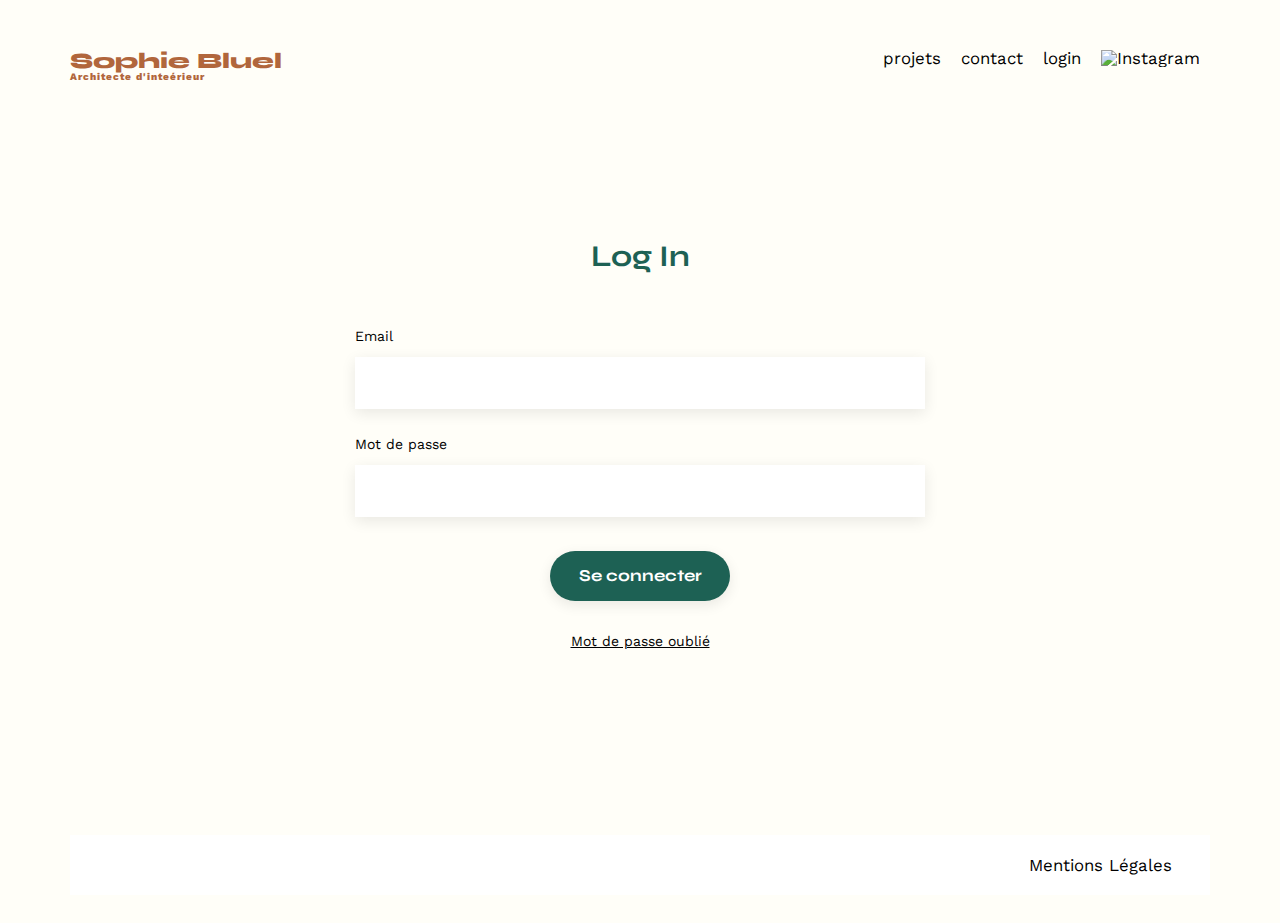
==== FrontEnd/pages/pagelogin.html @ 7e31ddcb "Changed Works upload & buttons" ====
<!DOCTYPE html>
<html lang="fr">
<head>
	<meta charset="UTF-8">
	<title>Sophie Bluel - Architecte d'intérieur</title>
	<meta name="viewport" content="width=device-width, initial-scale=1.0">
	<link rel="preconnect" href="https://fonts.googleapis.com">
	<link rel="preconnect" href="https://fonts.gstatic.com" crossorigin>
	<link href="https://fonts.googleapis.com/css2?family=Syne:wght@700;800&family=Work+Sans&display=swap" rel="stylesheet">
	<meta name="description" content="">
	<link rel="stylesheet" href="../assets/style.css">
	<script type="module" src=""></script>
</head>
<body>
    <header>
        <h1>Sophie Bluel <span>Architecte d'inteérieur</span></h1>
        <nav>
            <ul>
                <li><a href="../index.html">projets</a></li>
                <li>contact</li>
                <li><a href="pagelogin.html">login</a></li>
                <li><img src="../assets/icons/instagram.png" alt="Instagram"></li>
            </ul>
        </nav>
    </header>
    <main id="login-main">
        <form id="login">
            <h2>Log In</h2>
            <section id="login-inputs">
                <label for="email">Email</label>
			    <input type="email" name="email" id="email">
			    <label for="password">Mot de passe</label>
			    <input type="password" name="password" id="password">
                <input type="submit" value="Se connecter">
                <span class="error-message"></span>
                <p>Mot de passe oublié</p>
            </section>
        </form>
    </main>
<footer>
	<nav>
		<ul>
			<li>Mentions Légales</li>
		</ul>
	</nav>
</footer>
</body>
</html>
---- FrontEnd/assets/style.css ----
/* http://meyerweb.com/eric/tools/css/reset/
   v2.0 | 20110126
   License: none (public domain)
*/

html, body, div, span, applet, object, iframe,
h1, h2, h3, h4, h5, h6, p, blockquote, pre,
a, abbr, acronym, address, big, cite, code,
del, dfn, em, img, ins, kbd, q, s, samp,
small, strike, strong, sub, sup, tt, var,
b, u, i, center,
dl, dt, dd, ol, ul, li,
fieldset, form, label, legend,
table, caption, tbody, tfoot, thead, tr, th, td,
article, aside, canvas, details, embed,
figure, figcaption, footer, header, hgroup,
menu, nav, output, ruby, section, summary,
time, mark, audio, video {
	margin: 0;
	padding: 0;
	border: 0;
	font-size: 100%;
	font: inherit;
	vertical-align: baseline;
}
/* HTML5 display-role reset for older browsers */
article, aside, details, figcaption, figure,
footer, header, hgroup, menu, nav, section {
	display: block;
}
body {
	line-height: 1;
}
ol, ul {
	list-style: none;
}
blockquote, q {
	quotes: none;
}
blockquote:before, blockquote:after,
q:before, q:after {
	content: '';
	content: none;
}
table {
	border-collapse: collapse;
	border-spacing: 0;
}
/** end reset css**/
body {
	max-width: 1140px;
	margin:auto;
	font-family: 'Work Sans' ;
	font-size: 14px;
	background-color: #FFFEF8;
}
header {
	display: flex;
	justify-content: space-between;
	margin: 50px 0
}

section {
	margin: 50px 0
}

h1{
	display: flex;
	flex-direction: column;
	font-family: 'Syne';
	font-size: 22px;
	font-weight: 800;
	color: #B1663C
}

h1 > span {
	font-family: 'Work Sans';
	font-size:10px;
	letter-spacing: 0.1em;
;
}

h2{
	font-family: 'Syne';
	font-weight: 700;
	font-size: 30px;
	color: #1D6154
}
nav ul {
	display: flex;
	align-items: center;
	list-style-type: none;

}
nav li {
	padding: 0 10px;
	font-size: 1.2em;
	font-weight: 400;
}

nav ul li a {
	text-decoration: none;
	color:black;
}

nav ul li a:hover {
	color: #B1663C;
}

#login-main {
	min-height: 75vh;
	display: flex;
}

#introduction {
	display: flex;
	align-items: center;
}
#introduction figure {
	flex: 1
}
#introduction img {
	display: block;
	margin: auto;
	width: 80%;
}

#introduction article {
	flex: 1
}
#introduction h2 {
	margin-bottom: 1em;
}

#introduction p {
	margin-bottom: 0.5em;
}
#portfolio h2 {
	text-align: center;
	margin-bottom: 51px;
}

.filters {
	margin:auto;
	display: flex;
	justify-content: space-evenly;
	gap: 10px;
	margin-bottom: 51px;
	max-width: 50%;

}

.btn-filter {
	border-radius: 60px;
	border: 1px solid #1D6154;
	background-color: #ffffff00;
	color: #1D6154;
	font-weight: 700;
	font-family: 'Syne';
	font-size: 16px;
	text-align: center;
	padding-top: 9px;
	padding-bottom: 9px;
	min-width: 100px;
}

.btn-filter:hover, .btn-gilter:active{
	background-color: #1D6154;
	color: white;
}

button.active {
	background-color: #1D6154;
	color: white;
}


.gallery {
	width: 100%;
	display: grid;
	grid-template-columns: 1fr 1fr 1fr;
	grid-column-gap: 20px;
	grid-row-gap: 20px;
}

.gallery img {
	width: 100%;
}

#contact, #login {
	width: 50%;
	margin: auto;
}

#contact > *, #login > *{
	text-align: center;

}

#contact h2, #login h2 {
	margin-bottom: 20px;
}

#contact form, #login-inputs {
	text-align: left;
	margin-top:30px;
	display: flex;
	flex-direction: column;
}

#contact input, #login-inputs input {
	height: 50px;
	font-size: 1.2em;
	border: none;
	box-shadow: 0px 4px 14px rgba(0, 0, 0, 0.09);
}

#contact label, #login-inputs label  {
	margin: 2em 0 1em 0;
}

#login-inputs p {
	text-align: center;
	text-decoration: underline;
}

#contact textarea {
	border: none;
	box-shadow: 0px 4px 14px rgba(0, 0, 0, 0.09);
}

input[type="submit"]{
	font-family: 'Syne';
	font-weight: 700;
	color: white;
	background-color: #1D6154;
	margin : 2em auto ;
	width: 180px;
	text-align: center;
	border-radius: 60px ;
}
footer {
	background-color: white;

}
footer nav ul {
	display: flex;
	justify-content: flex-end;
	margin: 2em;
	height: 60px;	
}
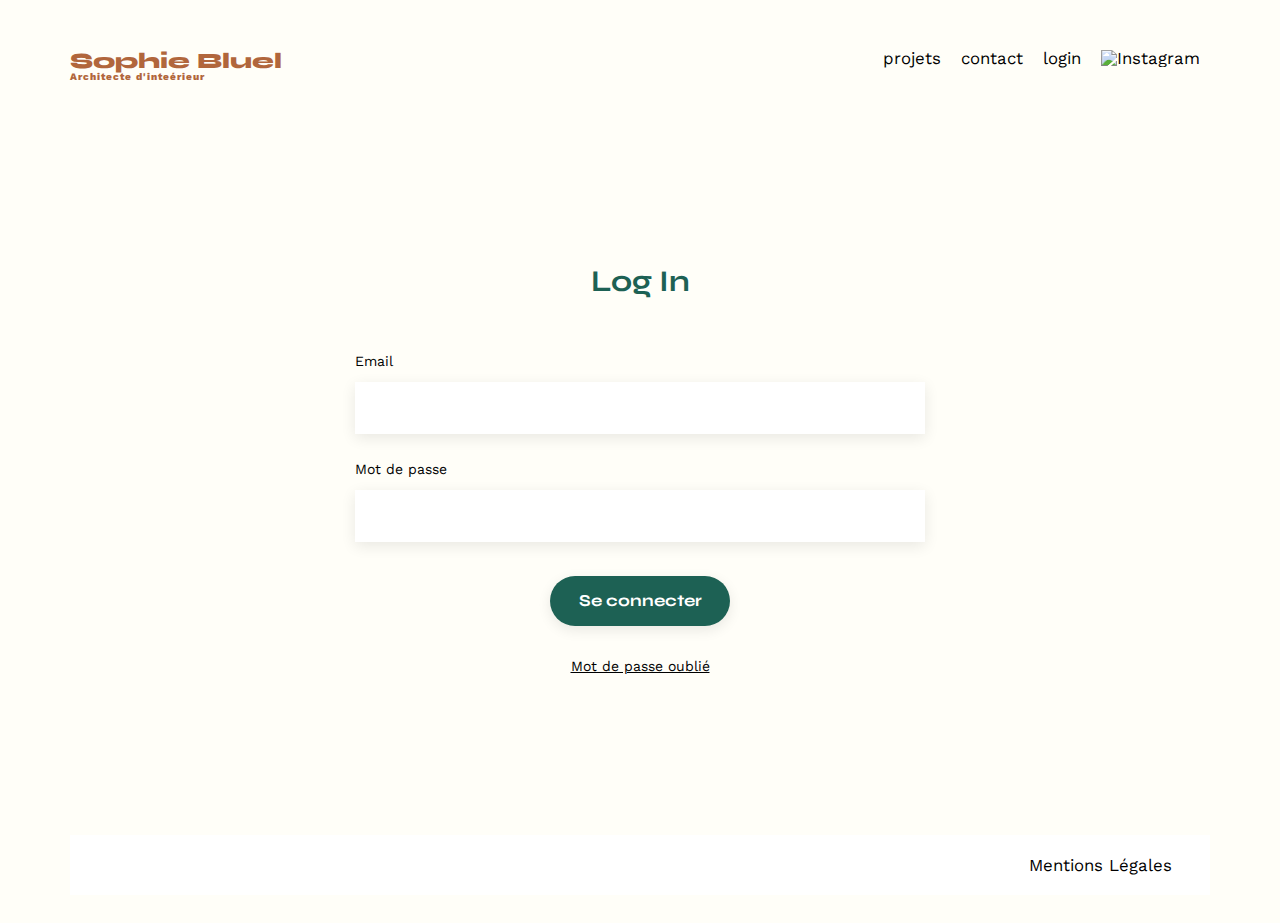
==== commit 462cf6cd: "Login working" ====
--- a/FrontEnd/pages/pagelogin.html
+++ b/FrontEnd/pages/pagelogin.html
@@ -9,7 +9,7 @@
 	<link href="https://fonts.googleapis.com/css2?family=Syne:wght@700;800&family=Work+Sans&display=swap" rel="stylesheet">
 	<meta name="description" content="">
 	<link rel="stylesheet" href="../assets/style.css">
-	<script type="module" src=""></script>
+	<script type="module" src="../login.js"></script>
 </head>
 <body>
     <header>
@@ -24,18 +24,26 @@
         </nav>
     </header>
     <main id="login-main">
-        <form id="login">
+        <section id="login">
             <h2>Log In</h2>
-            <section id="login-inputs">
+            <form id="login-inputs">
+
                 <label for="email">Email</label>
 			    <input type="email" name="email" id="email">
+
 			    <label for="password">Mot de passe</label>
 			    <input type="password" name="password" id="password">
-                <input type="submit" value="Se connecter">
+
+                <!-- <input type="submit" value="Se connecter"> -->
+
+                <button type="submit" id="login-button">Se connecter</button>
+
                 <span class="error-message"></span>
+
                 <p>Mot de passe oublié</p>
-            </section>
-        </form>
+                
+            </form>
+        </section>
     </main>
 <footer>
 	<nav>
--- a/FrontEnd/assets/style.css
+++ b/FrontEnd/assets/style.css
@@ -208,14 +208,14 @@
 	flex-direction: column;
 }
 
-#contact input, #login-inputs input {
+#contact input, #login-inputs input, #login-button {
 	height: 50px;
 	font-size: 1.2em;
 	border: none;
 	box-shadow: 0px 4px 14px rgba(0, 0, 0, 0.09);
 }
 
-#contact label, #login-inputs label  {
+#contact label, #login-inputs label, #login-button  {
 	margin: 2em 0 1em 0;
 }
 
@@ -224,12 +224,12 @@
 	text-decoration: underline;
 }
 
-#contact textarea {
+#contact textarea, #login-button {
 	border: none;
 	box-shadow: 0px 4px 14px rgba(0, 0, 0, 0.09);
 }
 
-input[type="submit"]{
+input[type="submit"], #login-button{
 	font-family: 'Syne';
 	font-weight: 700;
 	color: white;
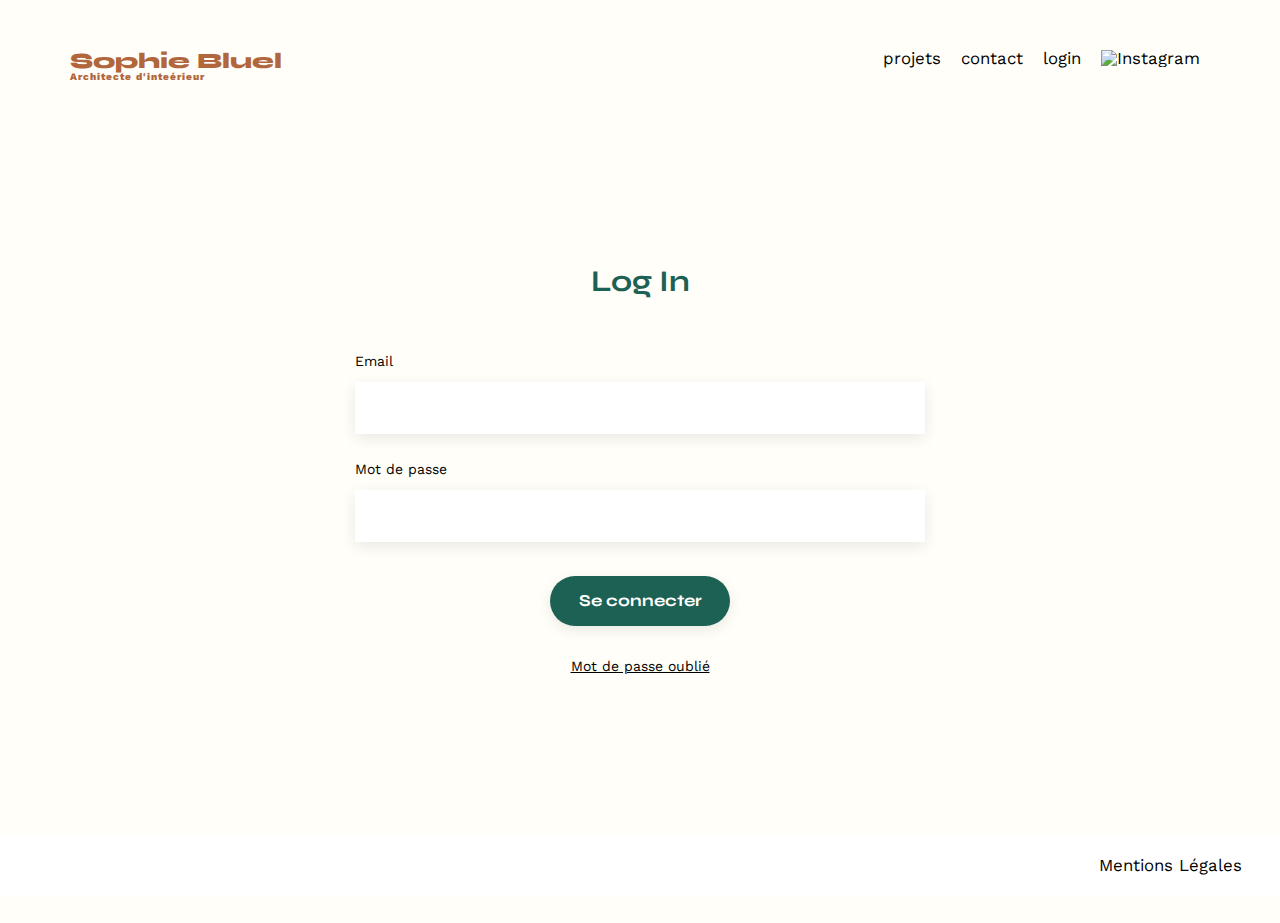
==== commit 9c67626d: "Add model design, not properly working yet" ====
--- a/FrontEnd/pages/pagelogin.html
+++ b/FrontEnd/pages/pagelogin.html
@@ -27,18 +27,14 @@
         <section id="login">
             <h2>Log In</h2>
             <form id="login-inputs">
-
                 <label for="email">Email</label>
 			    <input type="email" name="email" id="email">
-
 			    <label for="password">Mot de passe</label>
 			    <input type="password" name="password" id="password">
 
                 <!-- <input type="submit" value="Se connecter"> -->
-
-                <button type="submit" id="login-button">Se connecter</button>
-
-                <span class="error-message"></span>
+                <span class="error-message hide">E-mail et/ou mot de passe erroné</span>
+                <button type="submit" id="login-button" class="submit-button">Se connecter</button>
 
                 <p>Mot de passe oublié</p>
                 
--- a/FrontEnd/assets/style.css
+++ b/FrontEnd/assets/style.css
@@ -98,6 +98,11 @@
 	font-weight: 400;
 }
 
+nav ul li img {
+	height: 19.36px;
+	width: 19.36px;
+}
+
 nav ul li a {
 	text-decoration: none;
 	color:black;
@@ -119,10 +124,11 @@
 #introduction figure {
 	flex: 1
 }
-#introduction img {
+#introduction #designer-image {
 	display: block;
 	margin: auto;
 	width: 80%;
+	margin-bottom: 13px;
 }
 
 #introduction article {
@@ -135,10 +141,11 @@
 #introduction p {
 	margin-bottom: 0.5em;
 }
-#portfolio h2 {
+
+/* #portfolio h2 {
 	text-align: center;
 	margin-bottom: 51px;
-}
+} */
 
 .filters {
 	margin:auto;
@@ -201,21 +208,21 @@
 	margin-bottom: 20px;
 }
 
-#contact form, #login-inputs {
+#contact form, #login-inputs, #add-image-form {
 	text-align: left;
 	margin-top:30px;
 	display: flex;
 	flex-direction: column;
 }
 
-#contact input, #login-inputs input, #login-button {
+#contact input, #login-inputs input, .submit-button, #add-image-form input, #add-image-form select {
 	height: 50px;
 	font-size: 1.2em;
 	border: none;
 	box-shadow: 0px 4px 14px rgba(0, 0, 0, 0.09);
 }
 
-#contact label, #login-inputs label, #login-button  {
+#contact label, #login-inputs label, #add-image-form label{
 	margin: 2em 0 1em 0;
 }
 
@@ -224,23 +231,33 @@
 	text-decoration: underline;
 }
 
-#contact textarea, #login-button {
+#contact textarea {
 	border: none;
 	box-shadow: 0px 4px 14px rgba(0, 0, 0, 0.09);
 }
 
-input[type="submit"], #login-button{
+.submit-button{
 	font-family: 'Syne';
 	font-weight: 700;
 	color: white;
 	background-color: #1D6154;
 	margin : 2em auto ;
-	width: 180px;
+	min-width: 180px;
 	text-align: center;
 	border-radius: 60px ;
 }
+
+#add-image-form .submit-button{
+	background-color: #A7A7A7;
+	font-size: 14px;
+	width: 237px;
+}
+
 footer {
 	background-color: white;
+	min-width: 100vw;
+	position: relative;
+	left: calc(-50vw + 50%);
 
 }
 footer nav ul {
@@ -250,3 +267,171 @@
 	height: 60px;	
 }
 
+
+#edit-mode {
+	background-color: black;
+	color: white;
+	display: flex;
+	height: 39px;
+	padding: 10px;
+	justify-content: center;
+	align-items: center;
+	gap: 9px;
+	min-width: 100vw;
+	position: relative;
+	left: calc(-50vw + 50%);
+}
+
+#edit-mode button {
+	border-radius: 60px;
+	background-color: white;
+	height: 39px;
+	padding: 11px 23px;
+	border: none;
+	margin-left: 12px;
+}
+
+.error-message {
+	color: red;
+	margin-top: 20px ;
+}
+
+.modify-button {
+	height: 18px;
+	width: 18px;
+	display: flex;
+	align-items: center;
+	gap: 8px;
+	margin-left: 57px;
+}
+
+.modify-button a {
+	text-decoration: none;
+	color: black;
+}
+
+.hide {
+	display: none !important;
+}
+
+.show {
+	display: block;
+}
+
+#portfolio-title {
+	display: flex;
+	justify-content: center;
+	align-items: center;
+	margin-bottom: 51px;
+}
+
+dialog {
+	border-radius: 10px;
+	border: none;
+	width: 558px;
+	padding: 32px 36px;
+}
+
+dialog::backdrop {
+	background: rgba(0, 0, 0, 0.3);
+}
+
+dialog #close-modal {
+	float: right;
+}
+
+.modal-content {
+	padding: 28px 69px;
+	display: flex;
+	flex-direction: column;
+}
+
+dialog h2 {
+	color:black;
+	font-family: 'Work Sans';
+	font-weight: 400;
+	font-size: 26px;
+	margin: 0px auto 46px auto;	
+}
+
+.edit-gallery {
+	display:grid;
+	grid-template-columns: 1fr 1fr 1fr 1fr 1fr;
+	grid-column-gap: 6.3px; 
+	grid-row-gap: 10.5px;
+}
+
+.edit-gallery img {
+	height: 104px;
+}
+
+hr {
+	border: 1px solid #B3B3B3;
+	width: 100%;
+	margin: 47px auto 31px auto;
+}
+
+.modal-content button {
+	margin:auto;
+}
+
+.modal-content span {
+	margin: 23px auto 0px auto;
+	color: #D65353;
+	font-family: 'Syne';
+	font-weight: 400;
+	font-size: 14px;
+	font-style: normal;
+}
+
+.edit-icons {
+	position: relative;
+}
+.bin-icon, .move-icon {
+	position:absolute;
+	width: 17px;
+	bottom: 55px;
+}
+
+.bin-icon {
+	right: 5px;
+}
+
+.move-icon {
+	right: 25px;
+	opacity: 0;
+
+}
+
+figure:hover .move-icon {
+	opacity:1;
+}
+
+.add-image-wrapper {
+	background-color: #E8F1F7;
+	display:flex;
+	flex-direction: column;
+	padding: 18px 120px;
+}
+
+.add-image-wrapper img {
+	height: 46px;
+	padding-top: 10px;
+	margin: auto;
+}
+
+.add-image-wrapper button {
+	margin: 21px auto 7px auto;
+	background: #CBD6DC;
+	border-radius: 50px;
+	border: none;
+	padding: 10px 33px;
+	color: #306685;
+}
+
+.add-image-wrapper p {
+	font-weight: 400;
+	font-size: 10px;
+	color: #444444;
+	margin: auto;
+}